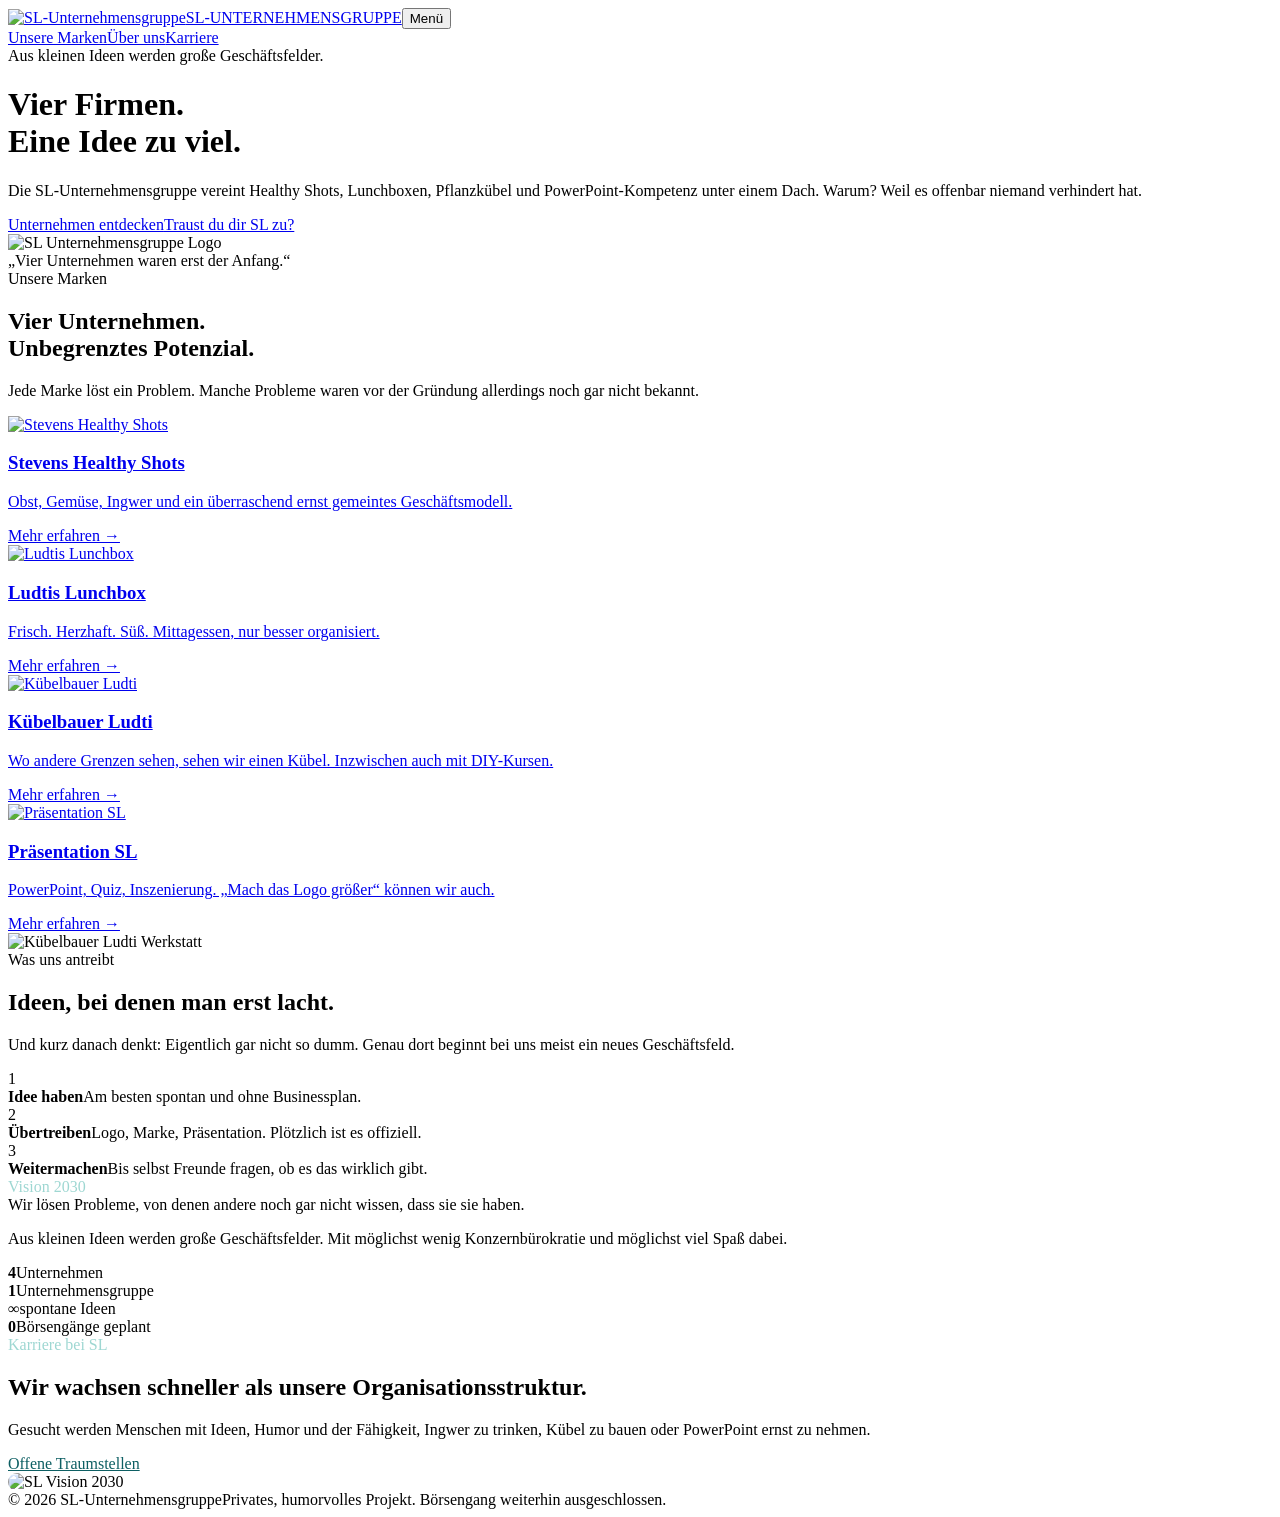
==== index.html @ ce8b6731 "Add files via upload" ====
<!doctype html><html lang="de"><head><meta charset="utf-8"><meta name="viewport" content="width=device-width,initial-scale=1"><title>SL-Unternehmensgruppe</title><meta name="description" content="Vier Unternehmen. Eine Unternehmensgruppe. Viele Ideen, die niemand bestellt hat."><link rel="stylesheet" href="assets/style.css"></head><body>
<nav class="nav"><div class="wrap navin"><a class="brand" href="index.html"><img src="assets/img/logo-sl.png" alt="SL-Unternehmensgruppe"><span>SL-UNTERNEHMENSGRUPPE</span></a><button class="menu">Menü</button><div class="links"><a href="#marken">Unsere Marken</a><a href="ueber-uns.html">Über uns</a><a href="karriere.html">Karriere</a></div></div></nav>
<header class="hero"><div class="wrap hero-grid"><div><div class="eyebrow">Aus kleinen Ideen werden große Geschäftsfelder.</div><h1>Vier Firmen.<br><span>Eine Idee zu viel.</span></h1><p class="lead">Die SL-Unternehmensgruppe vereint Healthy Shots, Lunchboxen, Pflanzkübel und PowerPoint-Kompetenz unter einem Dach. Warum? Weil es offenbar niemand verhindert hat.</p><div class="actions"><a class="btn primary" href="#marken">Unternehmen entdecken</a><a class="btn secondary" href="karriere.html">Traust du dir SL zu?</a></div></div><div class="hero-card"><img src="assets/img/logo-sl.png" alt="SL Unternehmensgruppe Logo"><div class="quote">„Vier Unternehmen waren erst der Anfang.“</div></div></div></header>
<section class="section alt" id="marken"><div class="wrap"><div class="section-head"><div><div class="eyebrow">Unsere Marken</div><h2>Vier Unternehmen.<br>Unbegrenztes Potenzial.</h2></div><p class="sub">Jede Marke löst ein Problem. Manche Probleme waren vor der Gründung allerdings noch gar nicht bekannt.</p></div><div class="grid4">
<a class="card" href="stevens-healthy-shots.html"><div class="logo"><img src="assets/img/logo-shots.png" alt="Stevens Healthy Shots"></div><div class="body"><h3>Stevens Healthy Shots</h3><p>Obst, Gemüse, Ingwer und ein überraschend ernst gemeintes Geschäftsmodell.</p><span class="more">Mehr erfahren →</span></div></a>
<a class="card" href="ludtis-lunchbox.html"><div class="logo"><img src="assets/img/logo-lunchbox.png" alt="Ludtis Lunchbox"></div><div class="body"><h3>Ludtis Lunchbox</h3><p>Frisch. Herzhaft. Süß. Mittagessen, nur besser organisiert.</p><span class="more">Mehr erfahren →</span></div></a>
<a class="card" href="kuebelbauer-ludti.html"><div class="logo"><img src="assets/img/logo-kuebel.png" alt="Kübelbauer Ludti"></div><div class="body"><h3>Kübelbauer Ludti</h3><p>Wo andere Grenzen sehen, sehen wir einen Kübel. Inzwischen auch mit DIY-Kursen.</p><span class="more">Mehr erfahren →</span></div></a>
<a class="card" href="praesentation-sl.html"><div class="logo"><img src="assets/img/logo-praesentation.png" alt="Präsentation SL"></div><div class="body"><h3>Präsentation SL</h3><p>PowerPoint, Quiz, Inszenierung. „Mach das Logo größer“ können wir auch.</p><span class="more">Mehr erfahren →</span></div></a>
</div></div></section>
<section class="section"><div class="wrap split"><div class="photo"><img src="assets/img/kuebel-hero.png" alt="Kübelbauer Ludti Werkstatt"></div><div><div class="kicker">Was uns antreibt</div><h2>Ideen, bei denen man erst lacht.</h2><p>Und kurz danach denkt: Eigentlich gar nicht so dumm. Genau dort beginnt bei uns meist ein neues Geschäftsfeld.</p><div class="bullets"><div class="bullet"><span class="num">1</span><div><b>Idee haben</b><span class="small">Am besten spontan und ohne Businessplan.</span></div></div><div class="bullet"><span class="num">2</span><div><b>Übertreiben</b><span class="small">Logo, Marke, Präsentation. Plötzlich ist es offiziell.</span></div></div><div class="bullet"><span class="num">3</span><div><b>Weitermachen</b><span class="small">Bis selbst Freunde fragen, ob es das wirklich gibt.</span></div></div></div></div></div></section>
<section class="section"><div class="wrap vision"><div><div class="eyebrow" style="color:#9ed7d2">Vision 2030</div><div class="big">Wir lösen Probleme, von denen andere noch gar nicht wissen, dass sie sie haben.</div><p>Aus kleinen Ideen werden große Geschäftsfelder. Mit möglichst wenig Konzernbürokratie und möglichst viel Spaß dabei.</p></div><div class="statgrid"><div class="stat"><strong>4</strong>Unternehmen</div><div class="stat"><strong>1</strong>Unternehmensgruppe</div><div class="stat"><strong>∞</strong>spontane Ideen</div><div class="stat"><strong>0</strong>Börsengänge geplant</div></div></div></section>
<section class="section career"><div class="wrap split"><div><div class="eyebrow" style="color:#9ed7d2">Karriere bei SL</div><h2>Wir wachsen schneller als unsere Organisationsstruktur.</h2><p class="sub">Gesucht werden Menschen mit Ideen, Humor und der Fähigkeit, Ingwer zu trinken, Kübel zu bauen oder PowerPoint ernst zu nehmen.</p><div class="actions"><a class="btn primary" style="background:white;color:#0d5f63;border-color:white" href="karriere.html">Offene Traumstellen</a></div></div><img src="assets/img/presentation-hero.png" alt="SL Vision 2030" style="border-radius:24px"></div></section>
<footer class="footer"><div class="wrap foot"><span>© 2026 SL-Unternehmensgruppe</span><span>Privates, humorvolles Projekt. Börsengang weiterhin ausgeschlossen.</span></div></footer><script src="assets/script.js"></script></body></html>
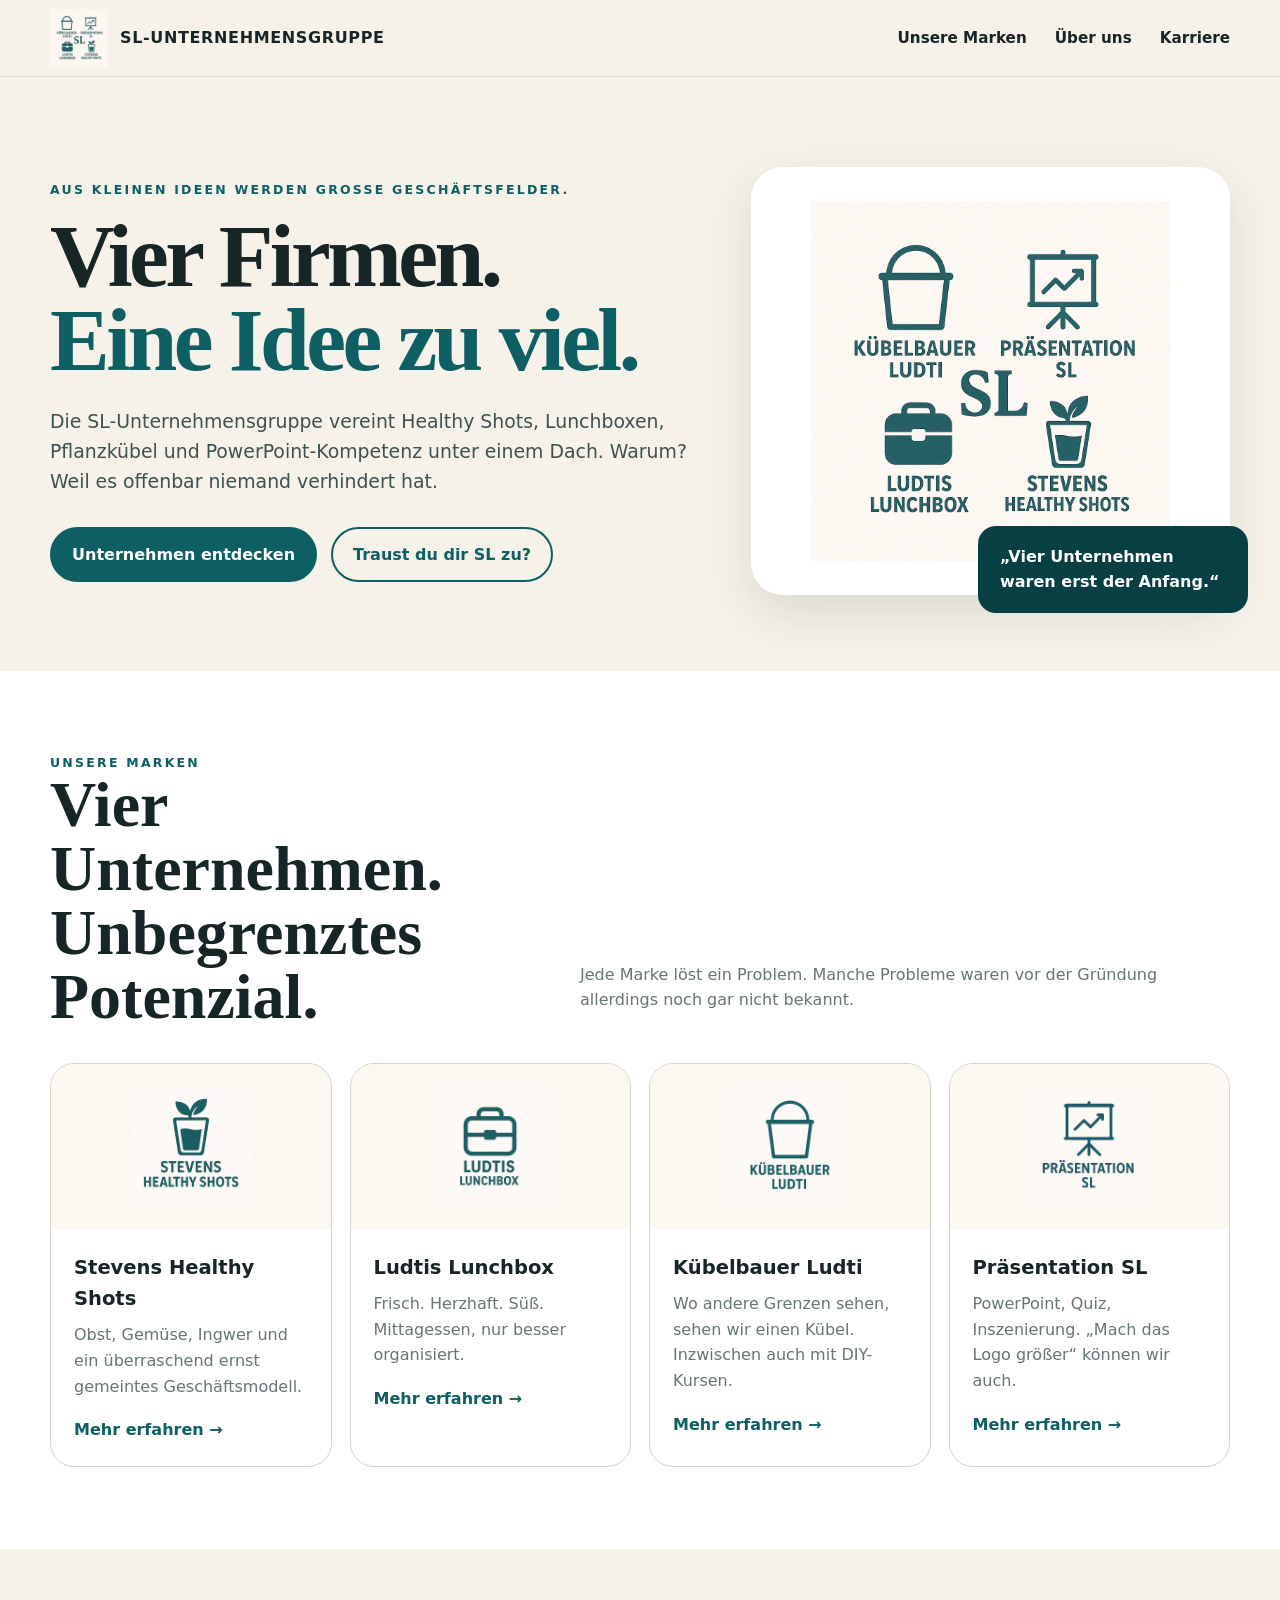
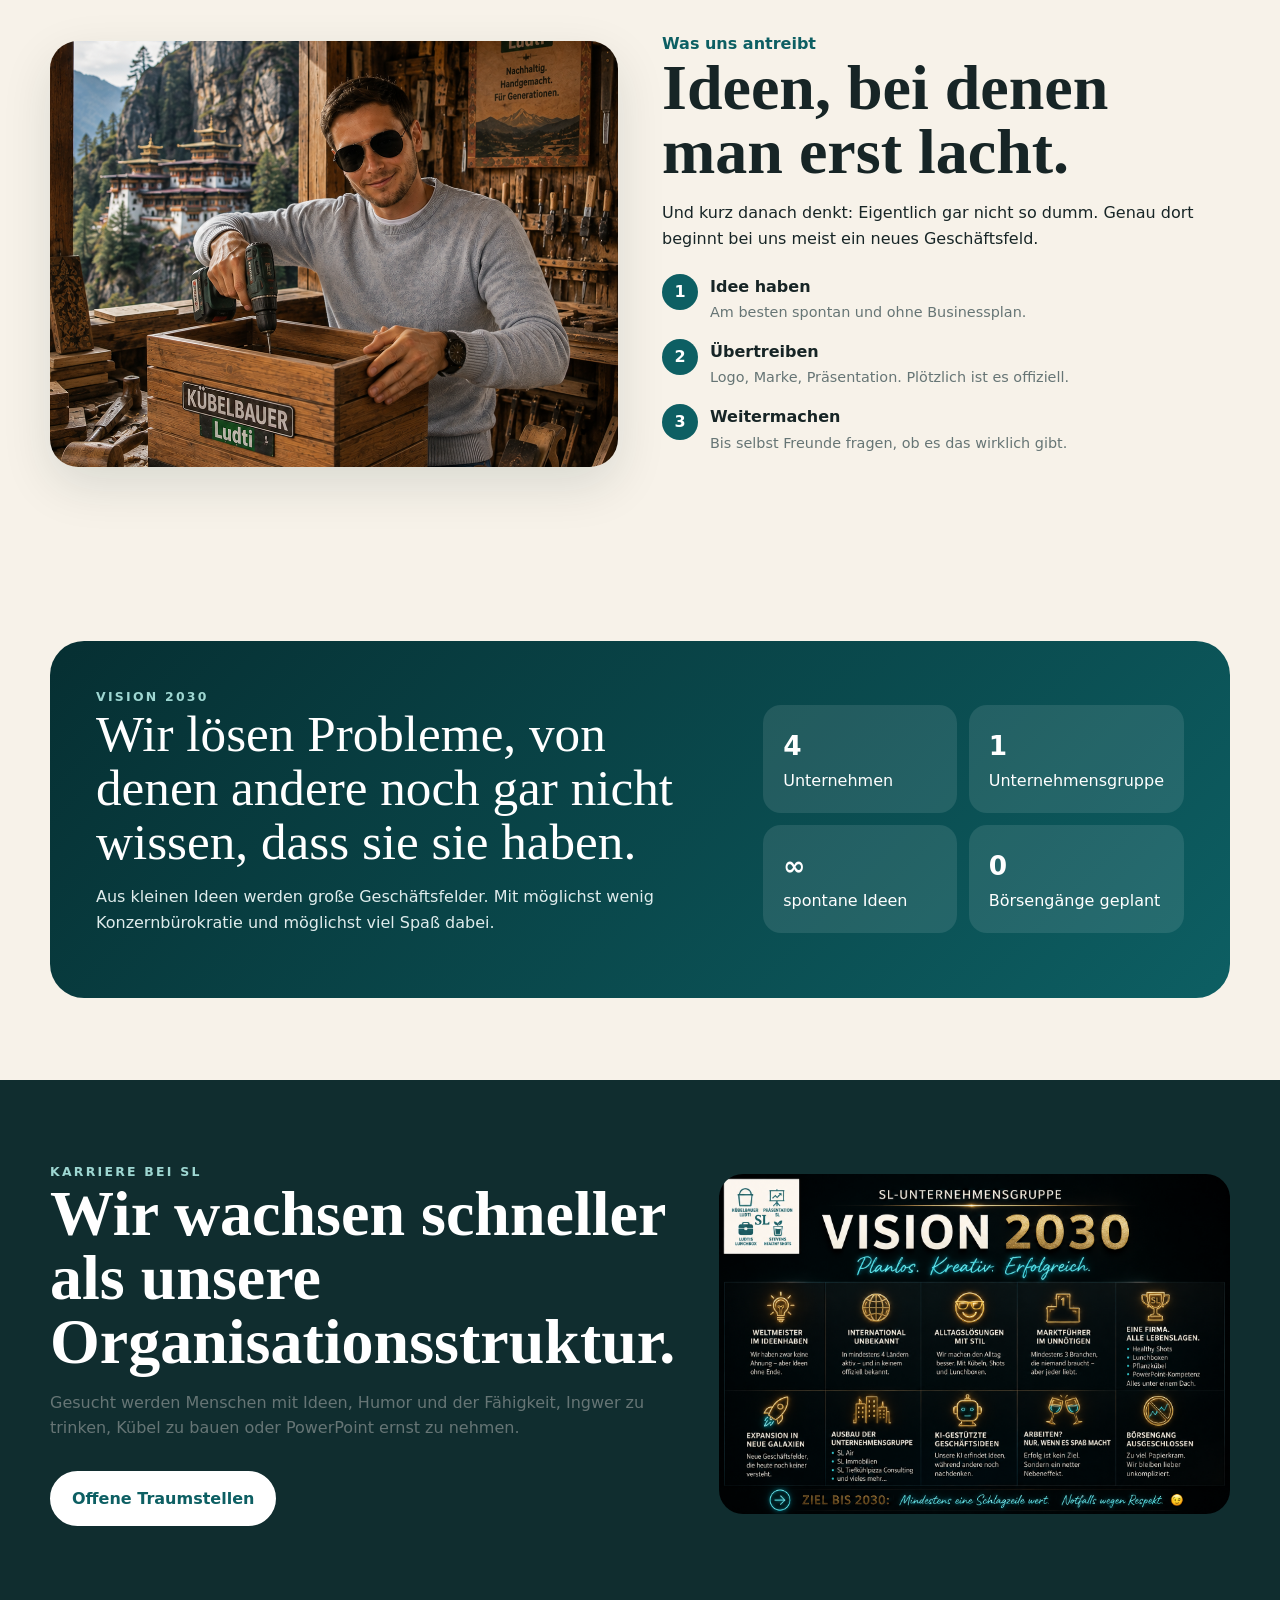
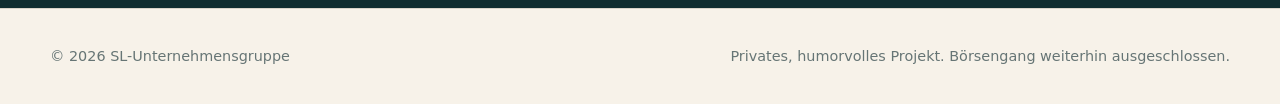
==== commit 13236559: "Add files via upload" ====
--- a/index.html
+++ b/index.html
@@ -1,13 +1,493 @@
-<!doctype html><html lang="de"><head><meta charset="utf-8"><meta name="viewport" content="width=device-width,initial-scale=1"><title>SL-Unternehmensgruppe</title><meta name="description" content="Vier Unternehmen. Eine Unternehmensgruppe. Viele Ideen, die niemand bestellt hat."><link rel="stylesheet" href="assets/style.css"></head><body>
-<nav class="nav"><div class="wrap navin"><a class="brand" href="index.html"><img src="assets/img/logo-sl.png" alt="SL-Unternehmensgruppe"><span>SL-UNTERNEHMENSGRUPPE</span></a><button class="menu">Menü</button><div class="links"><a href="#marken">Unsere Marken</a><a href="ueber-uns.html">Über uns</a><a href="karriere.html">Karriere</a></div></div></nav>
-<header class="hero"><div class="wrap hero-grid"><div><div class="eyebrow">Aus kleinen Ideen werden große Geschäftsfelder.</div><h1>Vier Firmen.<br><span>Eine Idee zu viel.</span></h1><p class="lead">Die SL-Unternehmensgruppe vereint Healthy Shots, Lunchboxen, Pflanzkübel und PowerPoint-Kompetenz unter einem Dach. Warum? Weil es offenbar niemand verhindert hat.</p><div class="actions"><a class="btn primary" href="#marken">Unternehmen entdecken</a><a class="btn secondary" href="karriere.html">Traust du dir SL zu?</a></div></div><div class="hero-card"><img src="assets/img/logo-sl.png" alt="SL Unternehmensgruppe Logo"><div class="quote">„Vier Unternehmen waren erst der Anfang.“</div></div></div></header>
-<section class="section alt" id="marken"><div class="wrap"><div class="section-head"><div><div class="eyebrow">Unsere Marken</div><h2>Vier Unternehmen.<br>Unbegrenztes Potenzial.</h2></div><p class="sub">Jede Marke löst ein Problem. Manche Probleme waren vor der Gründung allerdings noch gar nicht bekannt.</p></div><div class="grid4">
-<a class="card" href="stevens-healthy-shots.html"><div class="logo"><img src="assets/img/logo-shots.png" alt="Stevens Healthy Shots"></div><div class="body"><h3>Stevens Healthy Shots</h3><p>Obst, Gemüse, Ingwer und ein überraschend ernst gemeintes Geschäftsmodell.</p><span class="more">Mehr erfahren →</span></div></a>
-<a class="card" href="ludtis-lunchbox.html"><div class="logo"><img src="assets/img/logo-lunchbox.png" alt="Ludtis Lunchbox"></div><div class="body"><h3>Ludtis Lunchbox</h3><p>Frisch. Herzhaft. Süß. Mittagessen, nur besser organisiert.</p><span class="more">Mehr erfahren →</span></div></a>
-<a class="card" href="kuebelbauer-ludti.html"><div class="logo"><img src="assets/img/logo-kuebel.png" alt="Kübelbauer Ludti"></div><div class="body"><h3>Kübelbauer Ludti</h3><p>Wo andere Grenzen sehen, sehen wir einen Kübel. Inzwischen auch mit DIY-Kursen.</p><span class="more">Mehr erfahren →</span></div></a>
-<a class="card" href="praesentation-sl.html"><div class="logo"><img src="assets/img/logo-praesentation.png" alt="Präsentation SL"></div><div class="body"><h3>Präsentation SL</h3><p>PowerPoint, Quiz, Inszenierung. „Mach das Logo größer“ können wir auch.</p><span class="more">Mehr erfahren →</span></div></a>
-</div></div></section>
-<section class="section"><div class="wrap split"><div class="photo"><img src="assets/img/kuebel-hero.png" alt="Kübelbauer Ludti Werkstatt"></div><div><div class="kicker">Was uns antreibt</div><h2>Ideen, bei denen man erst lacht.</h2><p>Und kurz danach denkt: Eigentlich gar nicht so dumm. Genau dort beginnt bei uns meist ein neues Geschäftsfeld.</p><div class="bullets"><div class="bullet"><span class="num">1</span><div><b>Idee haben</b><span class="small">Am besten spontan und ohne Businessplan.</span></div></div><div class="bullet"><span class="num">2</span><div><b>Übertreiben</b><span class="small">Logo, Marke, Präsentation. Plötzlich ist es offiziell.</span></div></div><div class="bullet"><span class="num">3</span><div><b>Weitermachen</b><span class="small">Bis selbst Freunde fragen, ob es das wirklich gibt.</span></div></div></div></div></div></section>
-<section class="section"><div class="wrap vision"><div><div class="eyebrow" style="color:#9ed7d2">Vision 2030</div><div class="big">Wir lösen Probleme, von denen andere noch gar nicht wissen, dass sie sie haben.</div><p>Aus kleinen Ideen werden große Geschäftsfelder. Mit möglichst wenig Konzernbürokratie und möglichst viel Spaß dabei.</p></div><div class="statgrid"><div class="stat"><strong>4</strong>Unternehmen</div><div class="stat"><strong>1</strong>Unternehmensgruppe</div><div class="stat"><strong>∞</strong>spontane Ideen</div><div class="stat"><strong>0</strong>Börsengänge geplant</div></div></div></section>
-<section class="section career"><div class="wrap split"><div><div class="eyebrow" style="color:#9ed7d2">Karriere bei SL</div><h2>Wir wachsen schneller als unsere Organisationsstruktur.</h2><p class="sub">Gesucht werden Menschen mit Ideen, Humor und der Fähigkeit, Ingwer zu trinken, Kübel zu bauen oder PowerPoint ernst zu nehmen.</p><div class="actions"><a class="btn primary" style="background:white;color:#0d5f63;border-color:white" href="karriere.html">Offene Traumstellen</a></div></div><img src="assets/img/presentation-hero.png" alt="SL Vision 2030" style="border-radius:24px"></div></section>
-<footer class="footer"><div class="wrap foot"><span>© 2026 SL-Unternehmensgruppe</span><span>Privates, humorvolles Projekt. Börsengang weiterhin ausgeschlossen.</span></div></footer><script src="assets/script.js"></script></body></html>
+<!doctype html>
+<html lang="de">
+
+<head>
+    <meta charset="utf-8">
+    <meta name="viewport" content="width=device-width, initial-scale=1">
+
+    <title>SL-Unternehmensgruppe</title>
+
+    <meta
+        name="description"
+        content="Vier Unternehmen. Eine Unternehmensgruppe. Viele Ideen, die niemand bestellt hat."
+    >
+
+    <!-- Zentrale CSS-Datei -->
+    <link rel="stylesheet" href="assets/style.css">
+</head>
+
+
+<body>
+
+    <!-- ==================================================
+         1. NAVIGATION
+    ================================================== -->
+
+    <nav class="nav">
+        <div class="wrap navin">
+
+            <!-- Logo / Startseite -->
+            <a class="brand" href="index.html">
+                <img
+                    src="assets/img/logo-sl.png"
+                    alt="SL-Unternehmensgruppe"
+                >
+                <span>SL-UNTERNEHMENSGRUPPE</span>
+            </a>
+
+            <!-- Mobile Menü -->
+            <button class="menu">
+                Menü
+            </button>
+
+            <!-- Hauptnavigation -->
+            <div class="links">
+                <a href="#marken">Unsere Marken</a>
+                <a href="ueber-uns.html">Über uns</a>
+                <a href="karriere.html">Karriere</a>
+            </div>
+
+        </div>
+    </nav>
+
+
+    <!-- ==================================================
+         2. STARTBEREICH / HERO
+    ================================================== -->
+
+    <header class="hero">
+        <div class="wrap hero-grid">
+
+            <!-- Linke Seite: Text -->
+            <div>
+
+                <div class="eyebrow">
+                    Aus kleinen Ideen werden große Geschäftsfelder.
+                </div>
+
+                <h1>
+                    Vier Firmen.<br>
+                    <span>Eine Idee zu viel.</span>
+                </h1>
+
+                <p class="lead">
+                    Die SL-Unternehmensgruppe vereint Healthy Shots,
+                    Lunchboxen, Pflanzkübel und PowerPoint-Kompetenz
+                    unter einem Dach.
+                    Warum? Weil es offenbar niemand verhindert hat.
+                </p>
+
+                <div class="actions">
+                    <a class="btn primary" href="#marken">
+                        Unternehmen entdecken
+                    </a>
+
+                    <a class="btn secondary" href="karriere.html">
+                        Traust du dir SL zu?
+                    </a>
+                </div>
+
+            </div>
+
+
+            <!-- Rechte Seite: Gruppenlogo -->
+            <div class="hero-card">
+
+                <img
+                    src="assets/img/logo-sl.png"
+                    alt="SL Unternehmensgruppe Logo"
+                >
+
+                <div class="quote">
+                    „Vier Unternehmen waren erst der Anfang.“
+                </div>
+
+            </div>
+
+        </div>
+    </header>
+
+
+    <!-- ==================================================
+         3. UNSERE MARKEN
+    ================================================== -->
+
+    <section class="section alt" id="marken">
+        <div class="wrap">
+
+            <div class="section-head">
+
+                <div>
+                    <div class="eyebrow">
+                        Unsere Marken
+                    </div>
+
+                    <h2>
+                        Vier Unternehmen.<br>
+                        Unbegrenztes Potenzial.
+                    </h2>
+                </div>
+
+                <p class="sub">
+                    Jede Marke löst ein Problem.
+                    Manche Probleme waren vor der Gründung
+                    allerdings noch gar nicht bekannt.
+                </p>
+
+            </div>
+
+
+            <div class="grid4">
+
+                <!-- Stevens Healthy Shots -->
+                <a class="card" href="stevens-healthy-shots.html">
+
+                    <div class="logo">
+                        <img
+                            src="assets/img/logo-shots.png"
+                            alt="Stevens Healthy Shots"
+                        >
+                    </div>
+
+                    <div class="body">
+                        <h3>Stevens Healthy Shots</h3>
+
+                        <p>
+                            Obst, Gemüse, Ingwer und ein überraschend
+                            ernst gemeintes Geschäftsmodell.
+                        </p>
+
+                        <span class="more">
+                            Mehr erfahren →
+                        </span>
+                    </div>
+
+                </a>
+
+
+                <!-- Ludtis Lunchbox -->
+                <a class="card" href="ludtis-lunchbox.html">
+
+                    <div class="logo">
+                        <img
+                            src="assets/img/logo-lunchbox.png"
+                            alt="Ludtis Lunchbox"
+                        >
+                    </div>
+
+                    <div class="body">
+                        <h3>Ludtis Lunchbox</h3>
+
+                        <p>
+                            Frisch. Herzhaft. Süß.
+                            Mittagessen, nur besser organisiert.
+                        </p>
+
+                        <span class="more">
+                            Mehr erfahren →
+                        </span>
+                    </div>
+
+                </a>
+
+
+                <!-- Kübelbauer Ludti -->
+                <a class="card" href="kuebelbauer-ludti.html">
+
+                    <div class="logo">
+                        <img
+                            src="assets/img/logo-kuebel.png"
+                            alt="Kübelbauer Ludti"
+                        >
+                    </div>
+
+                    <div class="body">
+                        <h3>Kübelbauer Ludti</h3>
+
+                        <p>
+                            Wo andere Grenzen sehen, sehen wir einen Kübel.
+                            Inzwischen auch mit DIY-Kursen.
+                        </p>
+
+                        <span class="more">
+                            Mehr erfahren →
+                        </span>
+                    </div>
+
+                </a>
+
+
+                <!-- Präsentation SL -->
+                <a class="card" href="praesentation-sl.html">
+
+                    <div class="logo">
+                        <img
+                            src="assets/img/logo-praesentation.png"
+                            alt="Präsentation SL"
+                        >
+                    </div>
+
+                    <div class="body">
+                        <h3>Präsentation SL</h3>
+
+                        <p>
+                            PowerPoint, Quiz, Inszenierung.
+                            „Mach das Logo größer“ können wir auch.
+                        </p>
+
+                        <span class="more">
+                            Mehr erfahren →
+                        </span>
+                    </div>
+
+                </a>
+
+            </div>
+
+        </div>
+    </section>
+
+
+    <!-- ==================================================
+         4. WAS UNS ANTREIBT
+         Bild: assets/img/kuebel-hero.png
+    ================================================== -->
+
+    <section class="section">
+        <div class="wrap split">
+
+            <!--
+                Dieses Bild wurde zuletzt ausgetauscht.
+                Das ?v=2 sorgt dafür, dass Browser nicht
+                versehentlich die alte Version aus dem Cache laden.
+            -->
+            <div class="photo">
+                <img
+                    src="assets/img/kuebel-hero.png?v=2"
+                    alt="Kübelbauer Ludti in der Werkstatt"
+                >
+            </div>
+
+
+            <!-- Textbereich -->
+            <div>
+
+                <div class="kicker">
+                    Was uns antreibt
+                </div>
+
+                <h2>
+                    Ideen, bei denen man erst lacht.
+                </h2>
+
+                <p>
+                    Und kurz danach denkt:
+                    Eigentlich gar nicht so dumm.
+                    Genau dort beginnt bei uns meist
+                    ein neues Geschäftsfeld.
+                </p>
+
+
+                <div class="bullets">
+
+                    <!-- Schritt 1 -->
+                    <div class="bullet">
+
+                        <span class="num">1</span>
+
+                        <div>
+                            <b>Idee haben</b>
+
+                            <span class="small">
+                                Am besten spontan und ohne Businessplan.
+                            </span>
+                        </div>
+
+                    </div>
+
+
+                    <!-- Schritt 2 -->
+                    <div class="bullet">
+
+                        <span class="num">2</span>
+
+                        <div>
+                            <b>Übertreiben</b>
+
+                            <span class="small">
+                                Logo, Marke, Präsentation.
+                                Plötzlich ist es offiziell.
+                            </span>
+                        </div>
+
+                    </div>
+
+
+                    <!-- Schritt 3 -->
+                    <div class="bullet">
+
+                        <span class="num">3</span>
+
+                        <div>
+                            <b>Weitermachen</b>
+
+                            <span class="small">
+                                Bis selbst Freunde fragen,
+                                ob es das wirklich gibt.
+                            </span>
+                        </div>
+
+                    </div>
+
+                </div>
+
+            </div>
+
+        </div>
+    </section>
+
+
+    <!-- ==================================================
+         5. VISION 2030
+    ================================================== -->
+
+    <section class="section">
+        <div class="wrap vision">
+
+            <!-- Linke Seite: Vision -->
+            <div>
+
+                <div
+                    class="eyebrow"
+                    style="color:#9ed7d2"
+                >
+                    Vision 2030
+                </div>
+
+                <div class="big">
+                    Wir lösen Probleme, von denen andere
+                    noch gar nicht wissen, dass sie sie haben.
+                </div>
+
+                <p>
+                    Aus kleinen Ideen werden große Geschäftsfelder.
+                    Mit möglichst wenig Konzernbürokratie
+                    und möglichst viel Spaß dabei.
+                </p>
+
+            </div>
+
+
+            <!-- Rechte Seite: Kennzahlen -->
+            <div class="statgrid">
+
+                <div class="stat">
+                    <strong>4</strong>
+                    Unternehmen
+                </div>
+
+                <div class="stat">
+                    <strong>1</strong>
+                    Unternehmensgruppe
+                </div>
+
+                <div class="stat">
+                    <strong>∞</strong>
+                    spontane Ideen
+                </div>
+
+                <div class="stat">
+                    <strong>0</strong>
+                    Börsengänge geplant
+                </div>
+
+            </div>
+
+        </div>
+    </section>
+
+
+    <!-- ==================================================
+         6. KARRIERE
+    ================================================== -->
+
+    <section class="section career">
+        <div class="wrap split">
+
+            <!-- Linke Seite: Text -->
+            <div>
+
+                <div
+                    class="eyebrow"
+                    style="color:#9ed7d2"
+                >
+                    Karriere bei SL
+                </div>
+
+                <h2>
+                    Wir wachsen schneller
+                    als unsere Organisationsstruktur.
+                </h2>
+
+                <p class="sub">
+                    Gesucht werden Menschen mit Ideen,
+                    Humor und der Fähigkeit,
+                    Ingwer zu trinken, Kübel zu bauen
+                    oder PowerPoint ernst zu nehmen.
+                </p>
+
+                <div class="actions">
+
+                    <a
+                        class="btn primary"
+                        style="background:white;color:#0d5f63;border-color:white"
+                        href="karriere.html"
+                    >
+                        Offene Traumstellen
+                    </a>
+
+                </div>
+
+            </div>
+
+
+            <!-- Rechte Seite: Karrierebild -->
+            <img
+                src="assets/img/presentation-hero.png"
+                alt="SL Vision 2030"
+                style="border-radius:24px"
+            >
+
+        </div>
+    </section>
+
+
+    <!-- ==================================================
+         7. FOOTER
+    ================================================== -->
+
+    <footer class="footer">
+        <div class="wrap foot">
+
+            <span>
+                © 2026 SL-Unternehmensgruppe
+            </span>
+
+            <span>
+                Privates, humorvolles Projekt.
+                Börsengang weiterhin ausgeschlossen.
+            </span>
+
+        </div>
+    </footer>
+
+
+    <!-- ==================================================
+         8. JAVASCRIPT
+    ================================================== -->
+
+    <script src="assets/script.js"></script>
+
+</body>
+
+</html>
--- a/assets/style.css
+++ b/assets/style.css
@@ -0,0 +1,4 @@
+:root{--petrol:#0d5f63;--petrol2:#083f43;--cream:#f7f2e9;--ink:#172526;--muted:#667575;--white:#fff;--line:#d8d3c8;--accent:#d8a93c;--shadow:0 18px 50px rgba(10,39,41,.12)}
+*{box-sizing:border-box}html{scroll-behavior:smooth}body{margin:0;font-family:Inter,ui-sans-serif,system-ui,-apple-system,BlinkMacSystemFont,"Segoe UI",sans-serif;color:var(--ink);background:var(--cream);line-height:1.6}a{color:inherit;text-decoration:none}img{max-width:100%;display:block}.wrap{width:min(1180px,calc(100% - 36px));margin:auto}.nav{position:sticky;top:0;z-index:50;background:rgba(247,242,233,.94);backdrop-filter:blur(12px);border-bottom:1px solid rgba(13,95,99,.14)}.navin{display:flex;align-items:center;justify-content:space-between;min-height:76px;gap:24px}.brand{display:flex;align-items:center;gap:12px;font-weight:800;letter-spacing:.04em}.brand img{width:58px;height:58px;object-fit:contain}.links{display:flex;gap:28px;font-size:.95rem;font-weight:650}.links a:hover{color:var(--petrol)}.menu{display:none;border:0;background:var(--petrol);color:white;border-radius:12px;padding:10px 14px;font-weight:800}.hero{padding:90px 0 76px;overflow:hidden}.hero-grid{display:grid;grid-template-columns:1.15fr .85fr;align-items:center;gap:54px}.eyebrow{font-weight:800;color:var(--petrol);text-transform:uppercase;letter-spacing:.18em;font-size:.78rem}.hero h1{font-family:Georgia,serif;font-size:clamp(3rem,7vw,6.3rem);line-height:.94;margin:14px 0 24px;letter-spacing:-.04em}.hero h1 span{color:var(--petrol)}.lead{font-size:1.18rem;color:#3e5151;max-width:720px}.actions{display:flex;gap:14px;flex-wrap:wrap;margin-top:30px}.btn{display:inline-flex;align-items:center;justify-content:center;padding:13px 20px;border-radius:999px;font-weight:800;border:2px solid var(--petrol)}.btn.primary{background:var(--petrol);color:white}.btn.secondary{color:var(--petrol)}.hero-card{background:white;border-radius:32px;padding:34px;box-shadow:var(--shadow);position:relative}.hero-card img{width:100%;max-height:360px;object-fit:contain}.quote{position:absolute;right:-18px;bottom:-18px;background:var(--petrol2);color:white;padding:18px 22px;border-radius:18px;max-width:270px;font-weight:800}.section{padding:82px 0}.section.alt{background:#fff}.section-head{display:flex;justify-content:space-between;align-items:end;gap:28px;margin-bottom:34px}.section h2{font-family:Georgia,serif;font-size:clamp(2.2rem,5vw,4.2rem);line-height:1;margin:0}.section p.sub{max-width:650px;color:var(--muted)}.grid4{display:grid;grid-template-columns:repeat(4,1fr);gap:18px}.card{background:white;border:1px solid var(--line);border-radius:24px;overflow:hidden;transition:.25s;min-height:100%}.card:hover{transform:translateY(-5px);box-shadow:var(--shadow)}.card .logo{height:165px;display:grid;place-items:center;padding:22px;background:#fbf8f2}.card .logo img{max-height:120px}.card .body{padding:23px}.card h3{font-size:1.22rem;margin:0 0 8px}.card p{color:var(--muted);margin:0 0 18px}.more{font-weight:800;color:var(--petrol)}.split{display:grid;grid-template-columns:1fr 1fr;gap:44px;align-items:center}.photo{border-radius:28px;overflow:hidden;box-shadow:var(--shadow)}.photo img{width:100%;aspect-ratio:4/3;object-fit:cover}.kicker{font-weight:800;color:var(--petrol)}.bullets{display:grid;gap:14px;margin:22px 0}.bullet{display:grid;grid-template-columns:36px 1fr;gap:12px}.bullet b{display:block}.num{width:36px;height:36px;border-radius:50%;background:var(--petrol);color:#fff;display:grid;place-items:center;font-weight:900}.vision{background:linear-gradient(135deg,#062f32,#0d5f63);color:white;border-radius:34px;padding:46px;display:grid;grid-template-columns:1.2fr .8fr;gap:36px;align-items:center}.vision h2{color:white}.vision p{color:#dfecec}.vision .big{font-family:Georgia,serif;font-size:clamp(2.1rem,4vw,4rem);line-height:1.05}.statgrid{display:grid;grid-template-columns:repeat(2,1fr);gap:12px}.stat{padding:20px;background:rgba(255,255,255,.1);border-radius:18px}.stat strong{font-size:1.65rem;display:block}.career{background:#102d2f;color:white}.career h2{color:white}.career .sub{color:#cfdcdb}.jobs{display:grid;grid-template-columns:repeat(2,1fr);gap:18px}.job{padding:24px;border:1px solid rgba(255,255,255,.2);border-radius:22px;background:rgba(255,255,255,.05)}.job h3{margin-top:0}.job p{color:#d8e2e1}.footer{padding:36px 0;border-top:1px solid var(--line);color:var(--muted);font-size:.9rem}.foot{display:flex;justify-content:space-between;gap:20px;flex-wrap:wrap}.page-hero{padding:68px 0 48px}.page-hero h1{font-family:Georgia,serif;font-size:clamp(3rem,7vw,5.5rem);line-height:1;margin:.2em 0}.brand-page{padding:40px 0 80px}.brand-feature{display:grid;grid-template-columns:1fr 1fr;gap:48px;align-items:center}.brand-feature img.heroimg{border-radius:28px;box-shadow:var(--shadow);width:100%;aspect-ratio:4/3;object-fit:cover}.pill{display:inline-block;background:#e3eeec;color:var(--petrol2);font-weight:800;padding:7px 12px;border-radius:999px;margin:5px 6px 5px 0}.small{font-size:.9rem;color:var(--muted)}
+@media(max-width:920px){.links{display:none}.menu{display:block}.links.open{display:flex;position:absolute;top:76px;left:0;right:0;background:var(--cream);padding:18px 24px;flex-direction:column;border-bottom:1px solid var(--line)}.hero-grid,.split,.vision,.brand-feature{grid-template-columns:1fr}.grid4{grid-template-columns:repeat(2,1fr)}.jobs{grid-template-columns:1fr}.hero{padding-top:58px}.quote{position:static;margin-top:18px;max-width:none}.section-head{display:block}.statgrid{grid-template-columns:repeat(2,1fr)}}
+@media(max-width:560px){.grid4{grid-template-columns:1fr}.wrap{width:min(100% - 24px,1180px)}.hero-card{padding:22px}.section{padding:58px 0}.vision{padding:28px}.statgrid{grid-template-columns:1fr}.brand img{width:48px;height:48px}.brand span{font-size:.88rem}}
